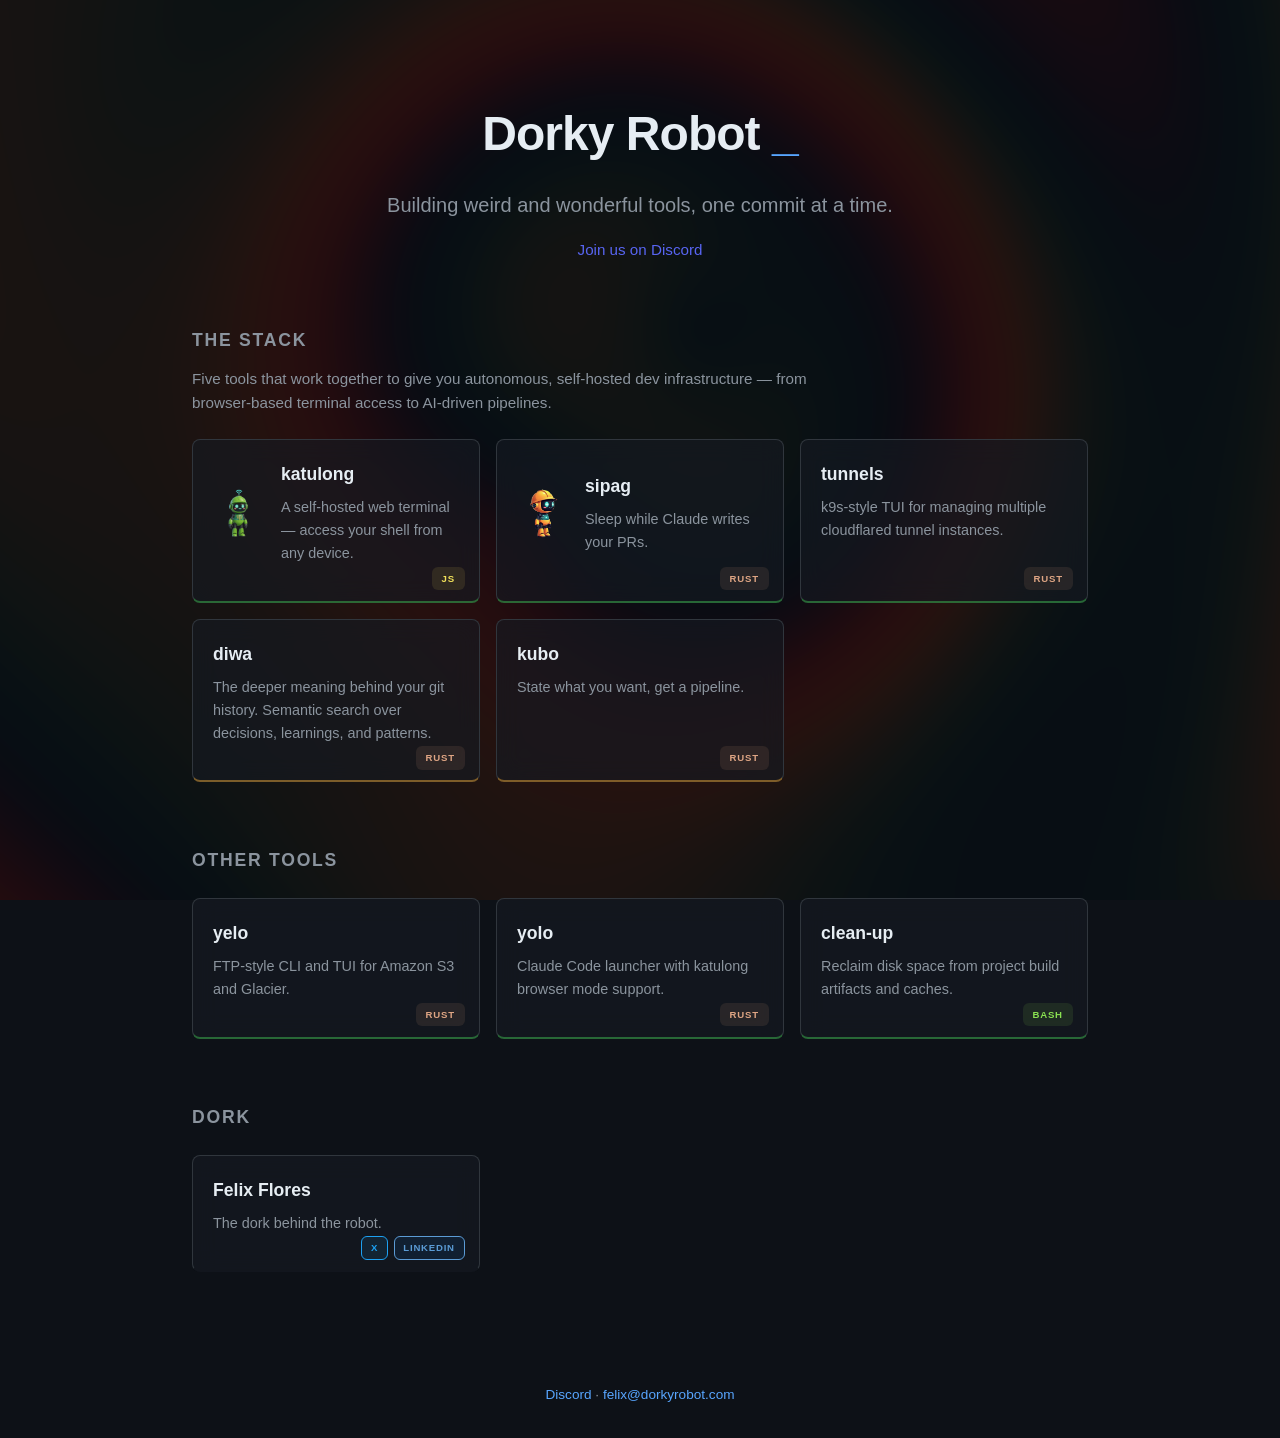
==== index.html @ 654a66a2 "Streamline project listing into core stack and fix Discord invite Reorganize projects into two focus" ====
<!DOCTYPE html>
<html lang="en">
<head>
  <meta charset="UTF-8">
  <meta name="viewport" content="width=device-width, initial-scale=1.0">
  <title>Dorky Robot</title>
  <link rel="stylesheet" href="style.css">
</head>
<body>
  <canvas id="shader-bg" class="shader-bg" aria-hidden="true"></canvas>
  <header class="hero">
    <div class="hero-inner">
      <h1>Dorky Robot <span class="blink">_</span></h1>
      <p class="tagline">Building weird and wonderful tools, one commit at a time.</p>
      <p class="discord-link"><a href="https://dorkyrobot.com/discord">Join us on Discord</a></p>
    </div>
  </header>

  <main>
    <section class="projects">
      <h2>The Stack</h2>
      <p class="section-description">Five tools that work together to give you autonomous, self-hosted dev infrastructure — from browser-based terminal access to AI-driven pipelines.</p>
      <div class="grid">

        <a href="https://dorkyrobot.com/katulong/" class="card card-with-logo">
          <img src="katulong.webp" alt="katulong logo" class="card-logo">
          <div class="card-body">
            <div class="card-header">
              <h3>katulong <span class="maturity served" data-tooltip="Works and ready to use today">Served</span></h3>
              <span class="lang js">JS</span>
            </div>
            <p>A self-hosted web terminal — access your shell from any device.</p>
          </div>
        </a>

        <a href="https://dorkyrobot.com/sipag/" class="card card-with-logo">
          <img src="sipag.webp" alt="sipag robot" class="card-logo">
          <div class="card-body">
            <div class="card-header">
              <h3>sipag <span class="maturity served" data-tooltip="Works and ready to use today">Served</span></h3>
              <span class="lang rust">Rust</span>
            </div>
            <p>Sleep while Claude writes your PRs.</p>
          </div>
        </a>

        <a href="https://github.com/Dorky-Robot/tunnels" class="card">
          <div class="card-header">
            <h3>tunnels <span class="maturity served" data-tooltip="Works and ready to use today">Served</span></h3>
            <span class="lang rust">Rust</span>
          </div>
          <p>k9s-style TUI for managing multiple cloudflared tunnel instances.</p>
        </a>

        <a href="https://github.com/Dorky-Robot/diwa" class="card">
          <div class="card-header">
            <h3>diwa <span class="maturity cooking" data-tooltip="Actively being built — things change often">Cooking</span></h3>
            <span class="lang rust">Rust</span>
          </div>
          <p>The deeper meaning behind your git history. Semantic search over decisions, learnings, and patterns.</p>
        </a>

        <a href="https://github.com/Dorky-Robot/kubo" class="card">
          <div class="card-header">
            <h3>kubo <span class="maturity cooking" data-tooltip="Actively being built — things change often">Cooking</span></h3>
            <span class="lang rust">Rust</span>
          </div>
          <p>State what you want, get a pipeline.</p>
        </a>

      </div>
    </section>

    <section class="projects">
      <h2>Other Tools</h2>
      <div class="grid">

        <a href="https://github.com/Dorky-Robot/yelo" class="card">
          <div class="card-header">
            <h3>yelo <span class="maturity served" data-tooltip="Works and ready to use today">Served</span></h3>
            <span class="lang rust">Rust</span>
          </div>
          <p>FTP-style CLI and TUI for Amazon S3 and Glacier.</p>
        </a>

        <a href="https://github.com/Dorky-Robot/yolo" class="card">
          <div class="card-header">
            <h3>yolo <span class="maturity served" data-tooltip="Works and ready to use today">Served</span></h3>
            <span class="lang rust">Rust</span>
          </div>
          <p>Claude Code launcher with katulong browser mode support.</p>
        </a>

        <a href="https://dorkyrobot.com/clean-up/" class="card">
          <div class="card-header">
            <h3>clean-up <span class="maturity served" data-tooltip="Works and ready to use today">Served</span></h3>
            <span class="lang bash">Bash</span>
          </div>
          <p>Reclaim disk space from project build artifacts and caches.</p>
        </a>

      </div>
    </section>

    <section class="projects dorks">
      <h2>Dork</h2>
      <div class="grid">

        <div class="card">
          <div class="card-header">
            <h3><a href="https://felixflor.es/" class="card-title-link">Felix Flores</a></h3>
            <span class="badge-group">
              <a href="https://x.com/felixflores" class="lang social twitter">X</a>
              <a href="https://www.linkedin.com/in/felixflores/" class="lang social linkedin">LinkedIn</a>
            </span>
          </div>
          <p>The dork behind the robot.</p>
        </div>

      </div>
    </section>
  </main>

  <footer>
    <p><a href="https://dorkyrobot.com/discord">Discord</a> · <a href="mailto:felix@dorkyrobot.com">felix@dorkyrobot.com</a></p>
  </footer>

  <script>
  (function() {
    var canvas = document.getElementById('shader-bg');
    var isHDR = false;
    var gl = canvas.getContext('webgl2');
    if (gl && gl.drawingBufferColorSpace) {
      try {
        gl.drawingBufferColorSpace = 'display-p3';
        isHDR = gl.drawingBufferColorSpace === 'display-p3';
      } catch(e) { isHDR = false; }
    }
    if (!gl) gl = canvas.getContext('webgl') || canvas.getContext('experimental-webgl');
    if (!gl) return;

    function resize() {
      canvas.width = window.innerWidth;
      canvas.height = window.innerHeight;
      gl.viewport(0, 0, canvas.width, canvas.height);
    }
    resize();
    window.addEventListener('resize', resize);

    var isGL2 = gl instanceof WebGL2RenderingContext;
    var prefix = isGL2 ? '#version 300 es\n' : '';
    var outDecl = isGL2 ? 'out vec4 fragColor;\n' : '';
    var fragOut = isGL2 ? 'fragColor' : 'gl_FragColor';
    var attrKey = isGL2 ? 'in' : 'attribute';

    var vsSource = prefix + attrKey + ' vec2 a_pos;void main(){gl_Position=vec4(a_pos,0.0,1.0);}';
    var fsSource = prefix + [
      'precision mediump float;',
      outDecl + 'uniform float u_time;',
      'uniform vec2 u_resolution;',
      'uniform float u_hdr;',
      'void main(){',
      '  vec2 uv=(gl_FragCoord.xy/u_resolution.xy)*2.0-1.0;',
      '  uv.x*=u_resolution.x/u_resolution.y;',
      '  float t=u_time*0.3;',
      '  float v=0.0;',
      '  v+=sin(uv.x*2.5+t);',
      '  v+=sin((uv.y*2.5+t)*0.7);',
      '  v+=sin((uv.x*1.8+uv.y*2.5+t)*0.5);',
      '  v+=sin(length(uv*3.5-vec2(sin(t*0.3),cos(t*0.2)))*1.3);',
      '  v+=sin(length(uv*2.8+vec2(cos(t*0.4),sin(t*0.3)))*1.1);',
      '  v*=0.4;',
      '  float phase=v*3.14159;',
      '  vec3 base=vec3(0.06,0.03,0.02);',
      '  float boost=1.0+u_hdr*0.4;',
      '  vec3 iri=vec3(',
      '    sin(phase)*0.12*boost+0.08*boost,',
      '    sin(phase+1.5)*0.05+0.02,',
      '    sin(phase+3.0)*0.03+0.01',
      '  );',
      '  vec3 col=base+iri;',
      '  ' + fragOut + '=vec4(col,1.0);',
      '}'
    ].join('\n');

    function compile(type, source) {
      var s = gl.createShader(type);
      gl.shaderSource(s, source);
      gl.compileShader(s);
      if (!gl.getShaderParameter(s, gl.COMPILE_STATUS)) { gl.deleteShader(s); return null; }
      return s;
    }

    var vs = compile(gl.VERTEX_SHADER, vsSource);
    var fs = compile(gl.FRAGMENT_SHADER, fsSource);
    if (!vs || !fs) return;

    var prog = gl.createProgram();
    gl.attachShader(prog, vs);
    gl.attachShader(prog, fs);
    gl.linkProgram(prog);
    if (!gl.getProgramParameter(prog, gl.LINK_STATUS)) return;
    gl.useProgram(prog);

    var buf = gl.createBuffer();
    gl.bindBuffer(gl.ARRAY_BUFFER, buf);
    gl.bufferData(gl.ARRAY_BUFFER, new Float32Array([-1,-1,1,-1,-1,1,1,1]), gl.STATIC_DRAW);

    var aPos = gl.getAttribLocation(prog, 'a_pos');
    gl.enableVertexAttribArray(aPos);
    gl.vertexAttribPointer(aPos, 2, gl.FLOAT, false, 0, 0);

    var uTime = gl.getUniformLocation(prog, 'u_time');
    var uRes = gl.getUniformLocation(prog, 'u_resolution');
    var uHdr = gl.getUniformLocation(prog, 'u_hdr');

    var rafId;
    var mql = window.matchMedia('(prefers-reduced-motion: reduce)');
    var prefersReduced = mql.matches;

    function frame(ts) {
      gl.uniform1f(uTime, prefersReduced ? 0.0 : ts * 0.001);
      gl.uniform2f(uRes, canvas.width, canvas.height);
      gl.uniform1f(uHdr, isHDR ? 1.0 : 0.0);
      gl.drawArrays(gl.TRIANGLE_STRIP, 0, 4);
      if (!prefersReduced) rafId = requestAnimationFrame(frame);
    }
    rafId = requestAnimationFrame(frame);

    mql.addEventListener('change', function(e) {
      prefersReduced = e.matches;
      if (prefersReduced) {
        cancelAnimationFrame(rafId);
      } else {
        rafId = requestAnimationFrame(frame);
      }
    });

    document.addEventListener('visibilitychange', function() {
      if (document.hidden) {
        cancelAnimationFrame(rafId);
      } else if (!prefersReduced) {
        rafId = requestAnimationFrame(frame);
      }
    });
  })();
  </script>
</body>
</html>
---- style.css ----
*,
*::before,
*::after {
  margin: 0;
  padding: 0;
  box-sizing: border-box;
}

:root {
  --bg: #0d1117;
  --surface: #161b22;
  --border: #30363d;
  --text: #e6edf3;
  --text-muted: #8b949e;
  --accent: #58a6ff;
  --accent-hover: #79b8ff;
  --rust: #dea584;
  --js: #f1e05a;
  --ts: #3178c6;
  --elixir: #6e4a7e;
  --bash: #89e051;
  --go: #00add8;
  --surface-rgb: 22, 27, 34;
}

/* Shader backdrop */
.shader-bg {
  position: fixed;
  top: 0;
  left: 0;
  width: 100%;
  height: 100%;
  z-index: -1;
  opacity: 0.35;
}

html {
  font-size: 16px;
}

body {
  font-family: -apple-system, BlinkMacSystemFont, "Segoe UI", Helvetica, Arial, sans-serif;
  background: var(--bg);
  color: var(--text);
  line-height: 1.6;
  min-height: 100vh;
  display: flex;
  flex-direction: column;
}

/* Hero */
.hero {
  padding: 6rem 2rem 4rem;
  text-align: center;
}

.hero-inner {
  max-width: 600px;
  margin: 0 auto;
}

.hero h1 {
  font-size: 3rem;
  font-weight: 700;
  letter-spacing: -0.02em;
}

.blink {
  animation: blink 1s step-end infinite;
  color: var(--accent);
}

@keyframes blink {
  50% { opacity: 0; }
}

.tagline {
  margin-top: 1rem;
  font-size: 1.25rem;
  color: var(--text-muted);
}

.discord-link {
  margin-top: 1rem;
}

.discord-link a {
  color: #5865f2;
  text-decoration: none;
  font-size: 0.95rem;
  font-weight: 500;
  transition: color 0.15s;
}

.discord-link a:hover {
  color: #7289da;
  text-decoration: underline;
}



/* Projects */
.projects {
  max-width: 960px;
  margin: 0 auto;
  padding: 0 2rem 4rem;
}

.projects h2 {
  font-size: 1.1rem;
  text-transform: uppercase;
  letter-spacing: 0.1em;
  color: var(--text-muted);
  margin-bottom: 1.5rem;
}

.section-description {
  color: var(--text-muted);
  font-size: 0.95rem;
  margin-top: -0.75rem;
  margin-bottom: 1.5rem;
  max-width: 640px;
}

.grid {
  display: grid;
  grid-template-columns: repeat(auto-fill, minmax(280px, 1fr));
  gap: 1rem;
}

/* Cards */
.card {
  display: block;
  position: relative;
  background: rgba(var(--surface-rgb), 0.65);
  backdrop-filter: blur(12px);
  -webkit-backdrop-filter: blur(12px); /* Safari < 18 */
  border: 1px solid var(--border);
  border-radius: 8px;
  padding: 1.25rem;
  padding-bottom: 2.2rem;
  text-decoration: none;
  color: var(--text);
  transition: background 0.15s, border-color 0.15s;
}

.card:hover {
  background: rgba(var(--surface-rgb), 0.85);
  border-color: var(--border);
}

/* Card with logo variant */
.card-with-logo {
  display: flex;
  flex-direction: row;
  align-items: center;
  gap: 1rem;
}

.card-logo {
  width: 52px;
  height: 52px;
  border-radius: 6px;
  object-fit: contain;
  flex-shrink: 0;
}

.card-with-logo .card-body {
  flex: 1;
  min-width: 0;
}

.card-header {
  display: flex;
  align-items: baseline;
  gap: 0.4rem;
  margin-bottom: 0.5rem;
}

.card h3 {
  font-size: 1.1rem;
  font-weight: 600;
}

.card p {
  color: var(--text-muted);
  font-size: 0.9rem;
}

/* Language badges */
.lang {
  font-size: 0.6rem;
  font-weight: 700;
  padding: 0.2rem 0.55rem;
  border-radius: 6px;
  text-transform: uppercase;
  letter-spacing: 0.08em;
  border: 1px solid transparent;
  transition: box-shadow 0.2s, border-color 0.2s;
}

.card:hover .lang {
  border-color: currentColor;
}

.badge-group {
  display: flex;
  gap: 0.35rem;
}

/* Position lang badges at bottom-right of card */
.card-header > .lang,
.card-header > .badge-group {
  position: absolute;
  bottom: 0.65rem;
  right: 0.9rem;
}

.lang.rust {
  background: rgba(222, 165, 132, 0.1);
  color: var(--rust);
  box-shadow: 0 0 0 0 rgba(222, 165, 132, 0);
}
.card:hover .lang.rust {
  box-shadow: 0 0 8px rgba(222, 165, 132, 0.25);
}

.lang.js {
  background: rgba(241, 224, 90, 0.1);
  color: var(--js);
}
.card:hover .lang.js {
  box-shadow: 0 0 8px rgba(241, 224, 90, 0.2);
}

.lang.ts {
  background: rgba(49, 120, 198, 0.12);
  color: var(--ts);
}
.card:hover .lang.ts {
  box-shadow: 0 0 8px rgba(49, 120, 198, 0.3);
}

.lang.elixir {
  background: rgba(110, 74, 126, 0.12);
  color: var(--elixir);
}
.card:hover .lang.elixir {
  box-shadow: 0 0 8px rgba(110, 74, 126, 0.3);
}

.lang.bash {
  background: rgba(137, 224, 81, 0.1);
  color: var(--bash);
}
.card:hover .lang.bash {
  box-shadow: 0 0 8px rgba(137, 224, 81, 0.2);
}

.lang.go {
  background: rgba(0, 173, 216, 0.1);
  color: var(--go);
}
.card:hover .lang.go {
  box-shadow: 0 0 8px rgba(0, 173, 216, 0.25);
}

/* Dorks section */
.dorks {
  padding-bottom: 5rem;
}

/* Card title link */
.card-title-link {
  color: inherit;
  text-decoration: none;
}

.card-title-link:hover {
  color: var(--accent);
}

/* Social badges */
.lang.social {
  text-decoration: none;
}

.lang.twitter {
  background: rgba(29, 161, 242, 0.1);
  color: #1da1f2;
  border-color: currentColor;
}
.card:hover .lang.twitter {
  box-shadow: 0 0 8px rgba(29, 161, 242, 0.25);
}

.lang.linkedin {
  background: rgba(10, 102, 194, 0.12);
  color: #5b9bd5;
  border-color: currentColor;
}
.card:hover .lang.linkedin {
  box-shadow: 0 0 8px rgba(10, 102, 194, 0.3);
}

/* Maturity — hidden text, expressed as card bottom border */
.maturity {
  display: none;
}

.card {
  border-bottom: 2px solid transparent;
}

.card:has(.served) {
  border-bottom-color: rgba(63, 185, 80, 0.5);
}

.card:has(.cooking) {
  border-bottom-color: rgba(227, 163, 56, 0.5);
}

.card:has(.raw) {
  border-bottom-color: rgba(139, 148, 158, 0.2);
}

.card:hover:has(.served) {
  border-bottom-color: #3fb950;
}

.card:hover:has(.cooking) {
  border-bottom-color: #e3a338;
}

.card:hover:has(.raw) {
  border-bottom-color: rgba(139, 148, 158, 0.4);
}

/* Footer */
footer {
  margin-top: auto;
  padding: 2rem;
  text-align: center;
  color: var(--text-muted);
  font-size: 0.85rem;
}

footer a {
  color: var(--accent);
  text-decoration: none;
}

footer a:hover {
  text-decoration: underline;
}

/* Responsive */
@media (max-width: 480px) {
  .hero {
    padding: 4rem 1.5rem 3rem;
  }

  .hero h1 {
    font-size: 2rem;
  }

  .tagline {
    font-size: 1rem;
  }

  .projects {
    padding: 0 1rem 3rem;
  }

  .grid {
    grid-template-columns: 1fr;
  }
}

/* CSS tooltip on maturity labels */
.maturity {
  position: relative;
  cursor: default;
}

.maturity::after {
  content: attr(data-tooltip);
  position: absolute;
  bottom: calc(100% + 8px);
  left: 50%;
  transform: translateX(-50%) scale(0.95);
  padding: 0.3rem 0.6rem;
  font-size: 0.75rem;
  font-style: normal;
  font-weight: 500;
  white-space: nowrap;
  color: var(--text);
  background: var(--surface);
  border: 1px solid var(--border);
  border-radius: 6px;
  box-shadow: 0 4px 12px rgba(0, 0, 0, 0.4);
  opacity: 0;
  pointer-events: none;
  transition: opacity 0.15s, transform 0.15s;
  z-index: 10;
}

.maturity:hover::after {
  opacity: 1;
  transform: translateX(-50%) scale(1);
}
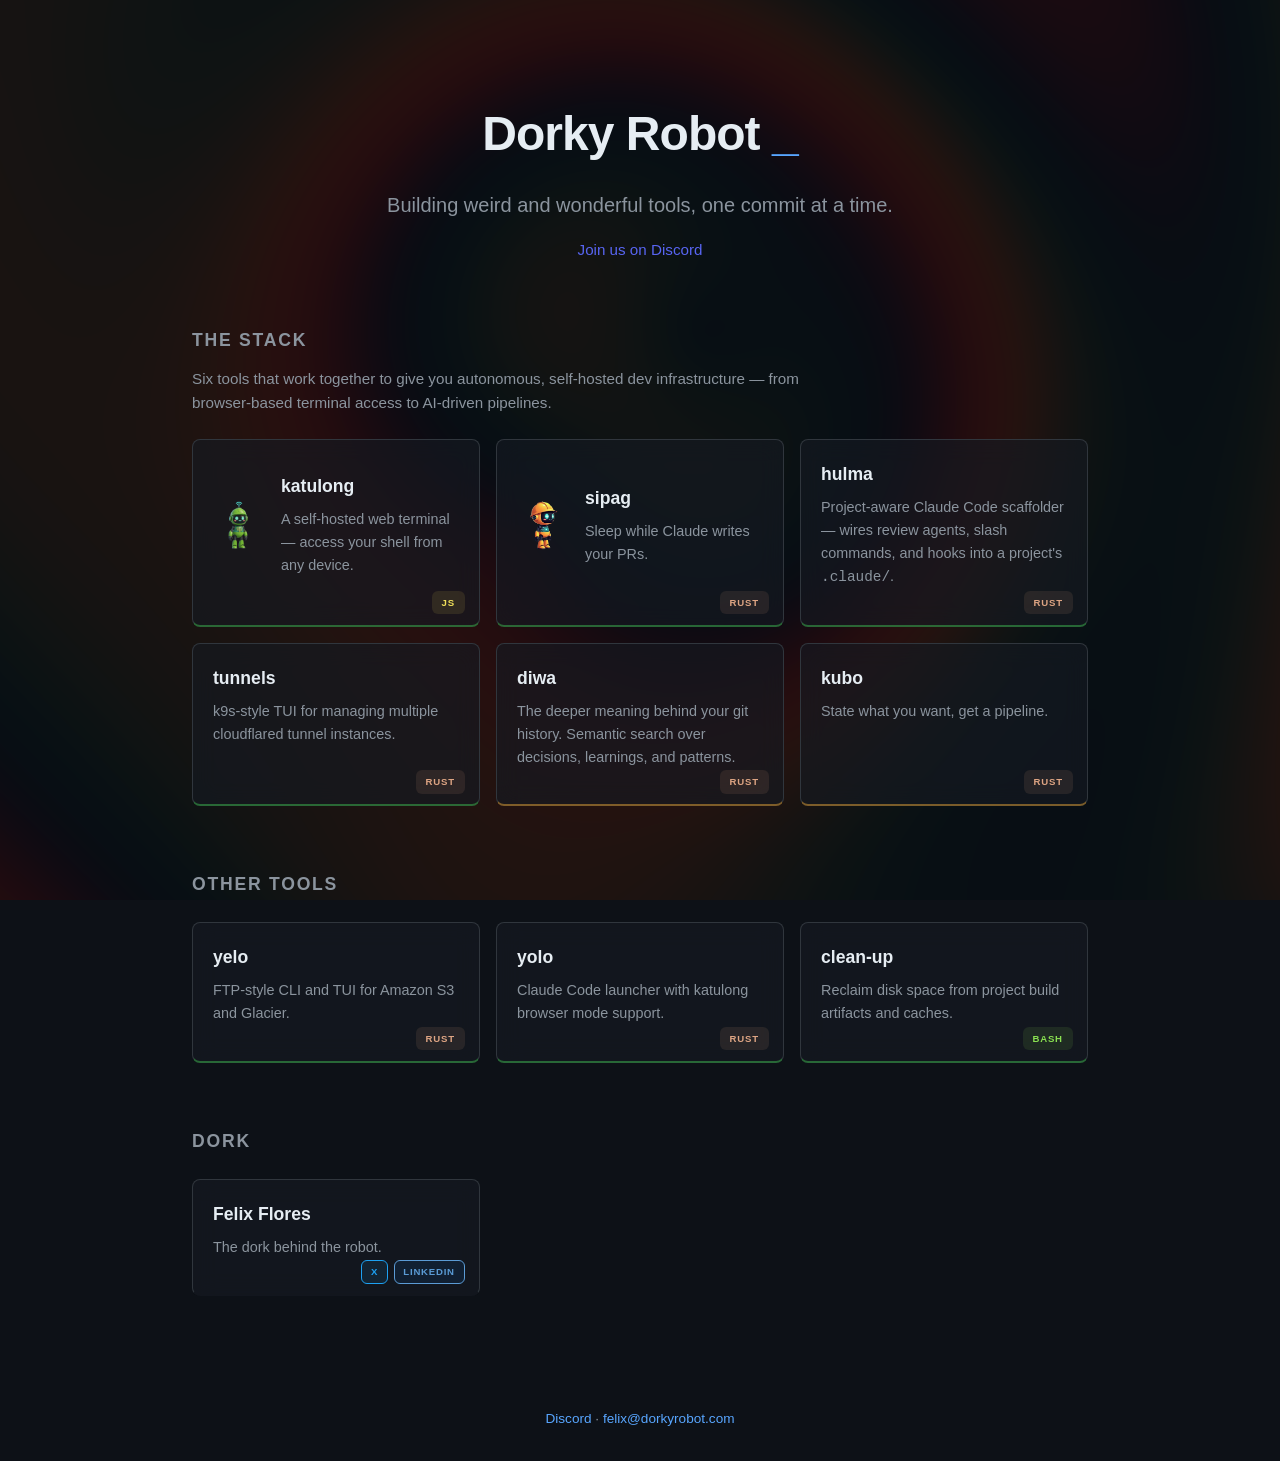
==== commit 6bf842fd: "docs: add hulma to The Stack on dorkyrobot.com Adds the hulma card to the landing-page stack section" ====
--- a/index.html
+++ b/index.html
@@ -19,7 +19,7 @@
   <main>
     <section class="projects">
       <h2>The Stack</h2>
-      <p class="section-description">Five tools that work together to give you autonomous, self-hosted dev infrastructure — from browser-based terminal access to AI-driven pipelines.</p>
+      <p class="section-description">Six tools that work together to give you autonomous, self-hosted dev infrastructure — from browser-based terminal access to AI-driven pipelines.</p>
       <div class="grid">
 
         <a href="https://dorkyrobot.com/katulong/" class="card card-with-logo">
@@ -42,6 +42,14 @@
             </div>
             <p>Sleep while Claude writes your PRs.</p>
           </div>
+        </a>
+
+        <a href="https://github.com/Dorky-Robot/hulma" class="card">
+          <div class="card-header">
+            <h3>hulma <span class="maturity served" data-tooltip="Works and ready to use today">Served</span></h3>
+            <span class="lang rust">Rust</span>
+          </div>
+          <p>Project-aware Claude Code scaffolder — wires review agents, slash commands, and hooks into a project's <code>.claude/</code>.</p>
         </a>
 
         <a href="https://github.com/Dorky-Robot/tunnels" class="card">
--- a/style.css
+++ b/style.css
@@ -16,10 +16,7 @@
   --accent-hover: #79b8ff;
   --rust: #dea584;
   --js: #f1e05a;
-  --ts: #3178c6;
-  --elixir: #6e4a7e;
   --bash: #89e051;
-  --go: #00add8;
   --surface-rgb: 22, 27, 34;
 }
 
@@ -233,36 +230,12 @@
   box-shadow: 0 0 8px rgba(241, 224, 90, 0.2);
 }
 
-.lang.ts {
-  background: rgba(49, 120, 198, 0.12);
-  color: var(--ts);
-}
-.card:hover .lang.ts {
-  box-shadow: 0 0 8px rgba(49, 120, 198, 0.3);
-}
-
-.lang.elixir {
-  background: rgba(110, 74, 126, 0.12);
-  color: var(--elixir);
-}
-.card:hover .lang.elixir {
-  box-shadow: 0 0 8px rgba(110, 74, 126, 0.3);
-}
-
 .lang.bash {
   background: rgba(137, 224, 81, 0.1);
   color: var(--bash);
 }
 .card:hover .lang.bash {
   box-shadow: 0 0 8px rgba(137, 224, 81, 0.2);
-}
-
-.lang.go {
-  background: rgba(0, 173, 216, 0.1);
-  color: var(--go);
-}
-.card:hover .lang.go {
-  box-shadow: 0 0 8px rgba(0, 173, 216, 0.25);
 }
 
 /* Dorks section */
@@ -320,20 +293,12 @@
   border-bottom-color: rgba(227, 163, 56, 0.5);
 }
 
-.card:has(.raw) {
-  border-bottom-color: rgba(139, 148, 158, 0.2);
-}
-
 .card:hover:has(.served) {
   border-bottom-color: #3fb950;
 }
 
 .card:hover:has(.cooking) {
   border-bottom-color: #e3a338;
-}
-
-.card:hover:has(.raw) {
-  border-bottom-color: rgba(139, 148, 158, 0.4);
 }
 
 /* Footer */
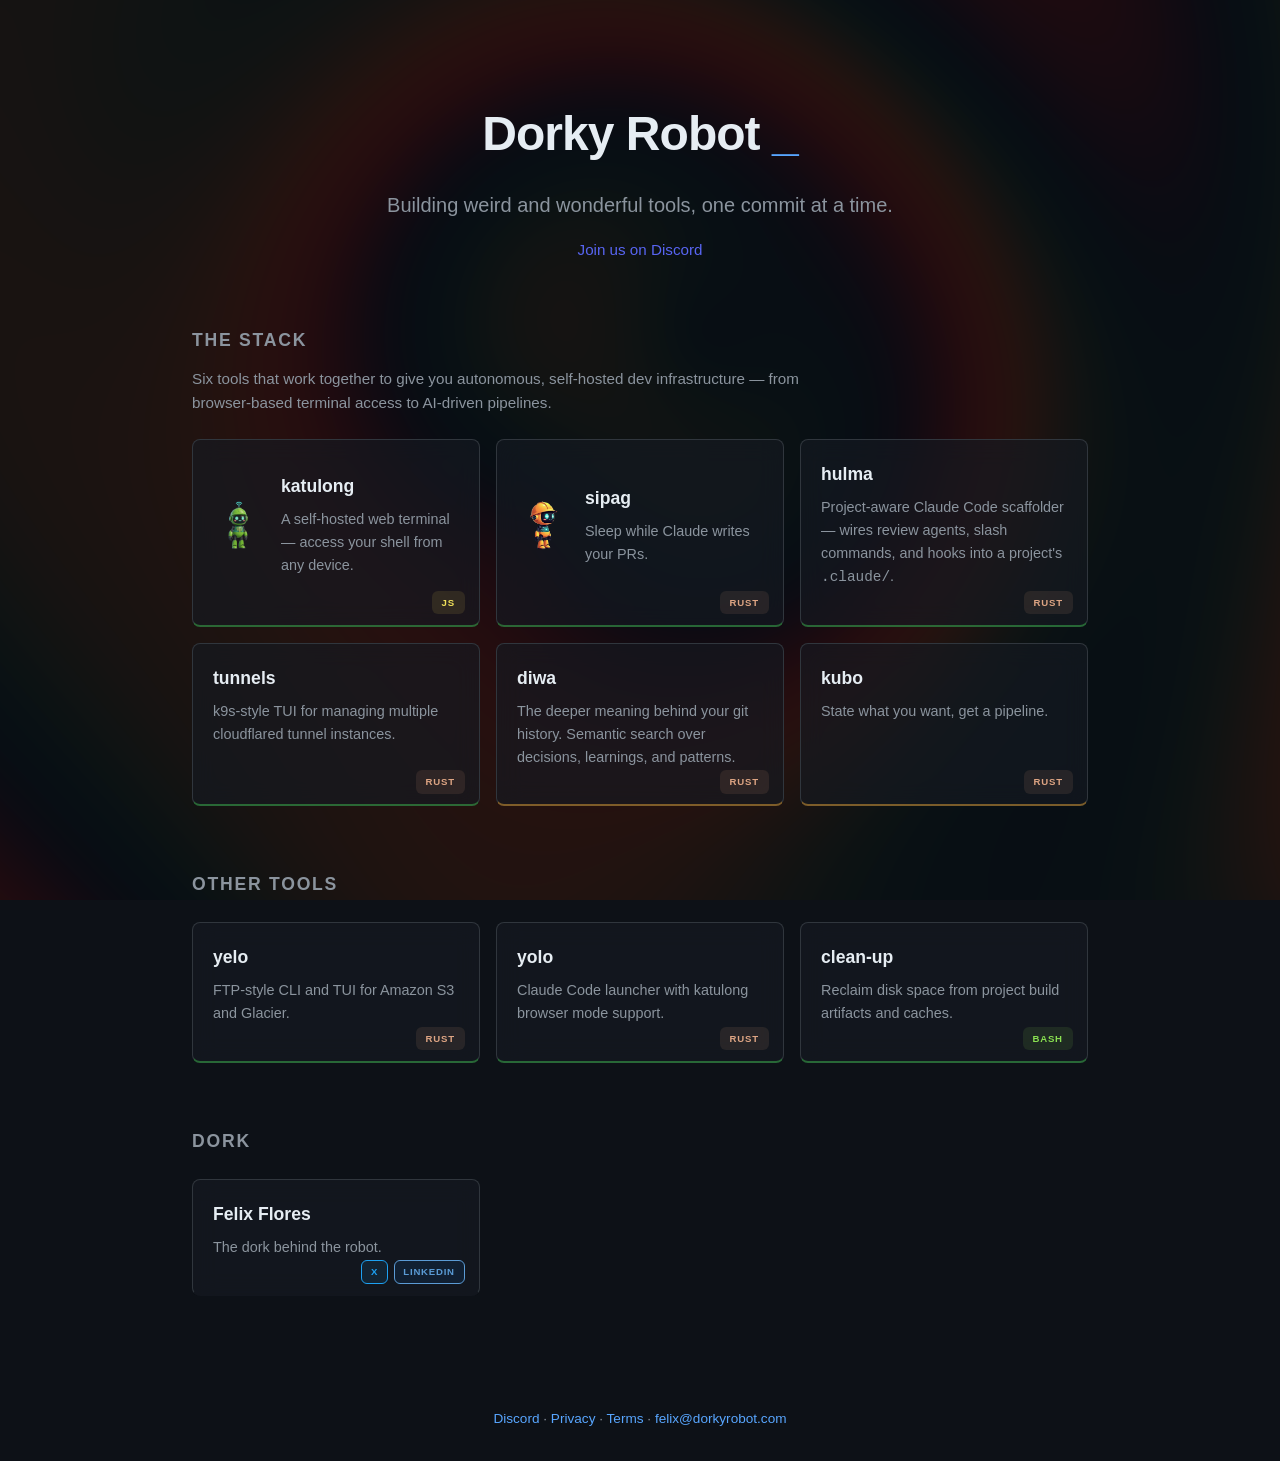
==== commit 54359b91: "Link Privacy and Terms in site footer" ====
--- a/index.html
+++ b/index.html
@@ -130,7 +130,7 @@
   </main>
 
   <footer>
-    <p><a href="https://dorkyrobot.com/discord">Discord</a> · <a href="mailto:felix@dorkyrobot.com">felix@dorkyrobot.com</a></p>
+    <p><a href="https://dorkyrobot.com/discord">Discord</a> · <a href="/privacy/">Privacy</a> · <a href="/terms/">Terms</a> · <a href="mailto:felix@dorkyrobot.com">felix@dorkyrobot.com</a></p>
   </footer>
 
   <script>
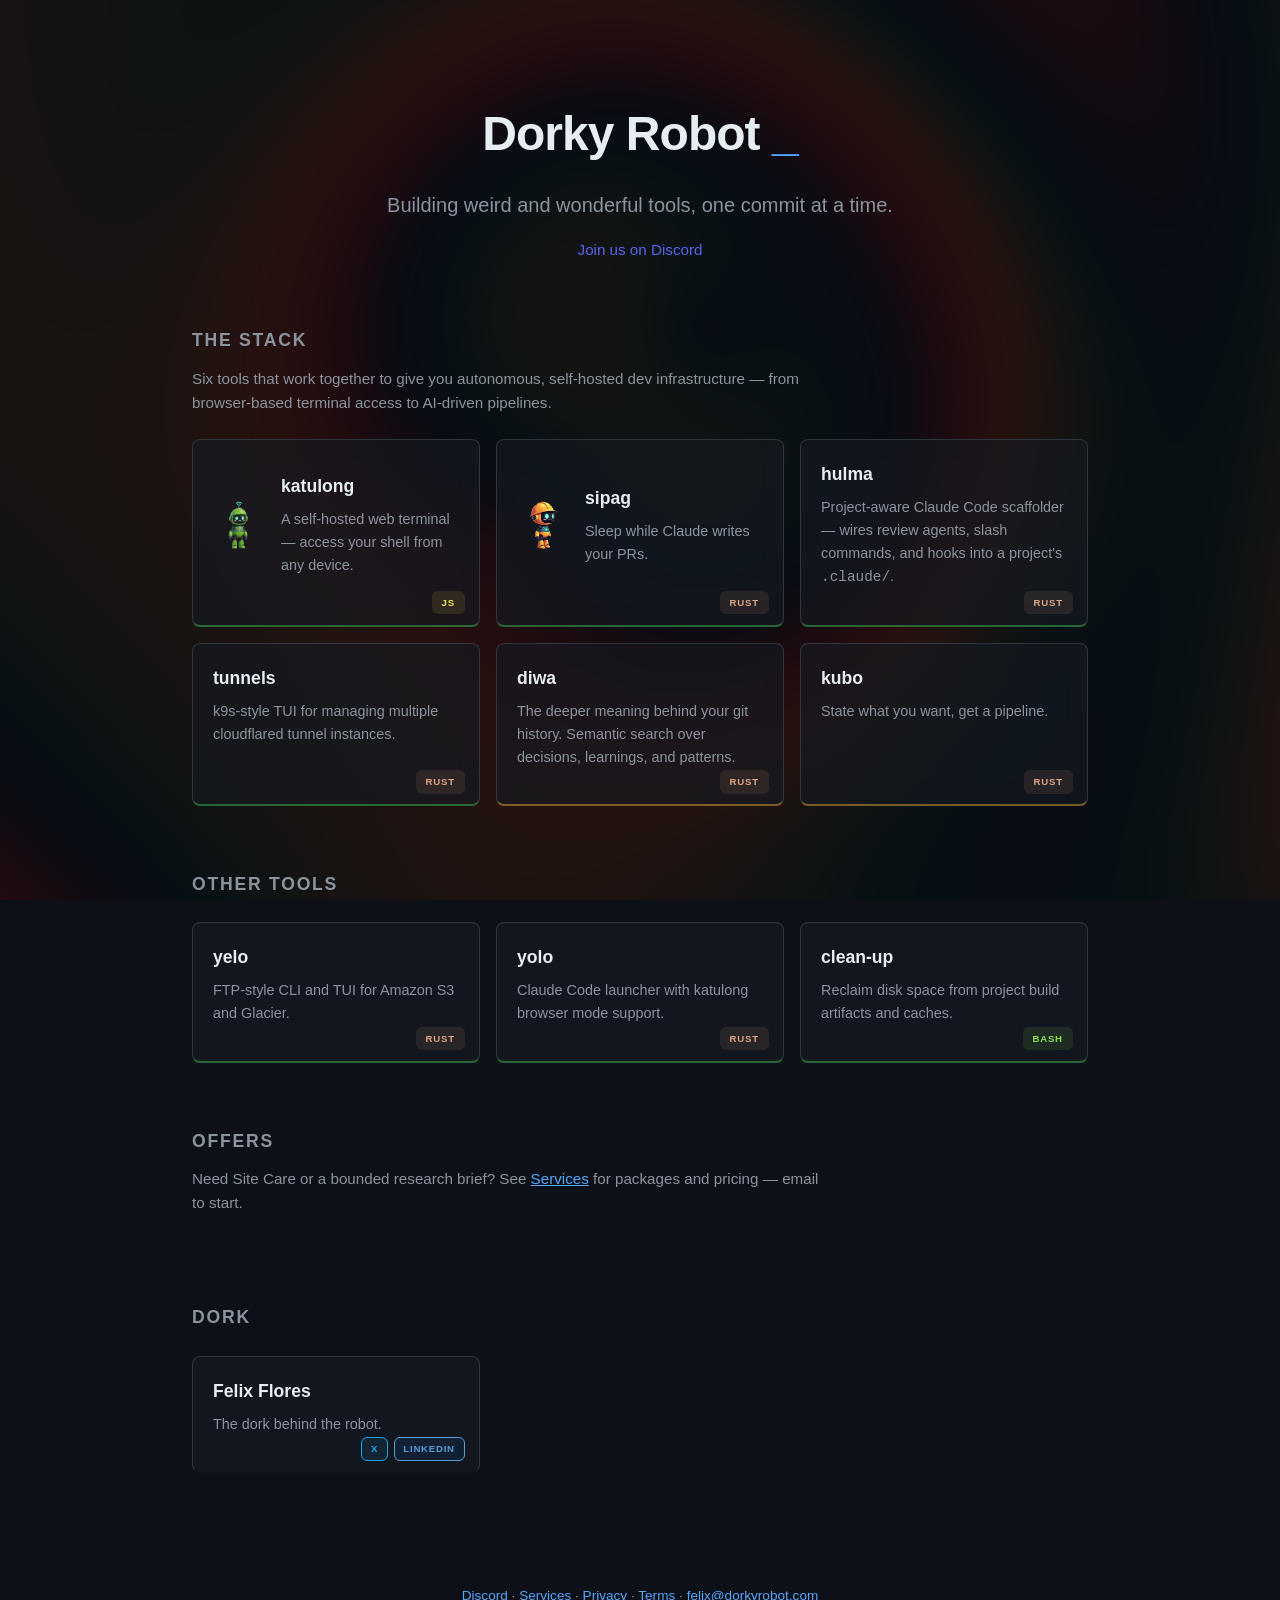
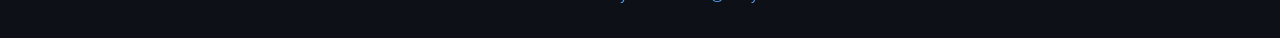
==== commit cab359a1: "Link Services in footer and add Offers teaser" ====
--- a/index.html
+++ b/index.html
@@ -110,6 +110,12 @@
       </div>
     </section>
 
+
+    <section class="projects">
+      <h2>Offers</h2>
+      <p class="section-description">Need Site Care or a bounded research brief? See <a href="/services/" style="color:var(--accent)">Services</a> for packages and pricing — email to start.</p>
+    </section>
+
     <section class="projects dorks">
       <h2>Dork</h2>
       <div class="grid">
@@ -130,7 +136,7 @@
   </main>
 
   <footer>
-    <p><a href="https://dorkyrobot.com/discord">Discord</a> · <a href="/privacy/">Privacy</a> · <a href="/terms/">Terms</a> · <a href="mailto:felix@dorkyrobot.com">felix@dorkyrobot.com</a></p>
+    <p><a href="https://dorkyrobot.com/discord">Discord</a> · <a href="/services/">Services</a> · <a href="/privacy/">Privacy</a> · <a href="/terms/">Terms</a> · <a href="mailto:felix@dorkyrobot.com">felix@dorkyrobot.com</a></p>
   </footer>
 
   <script>
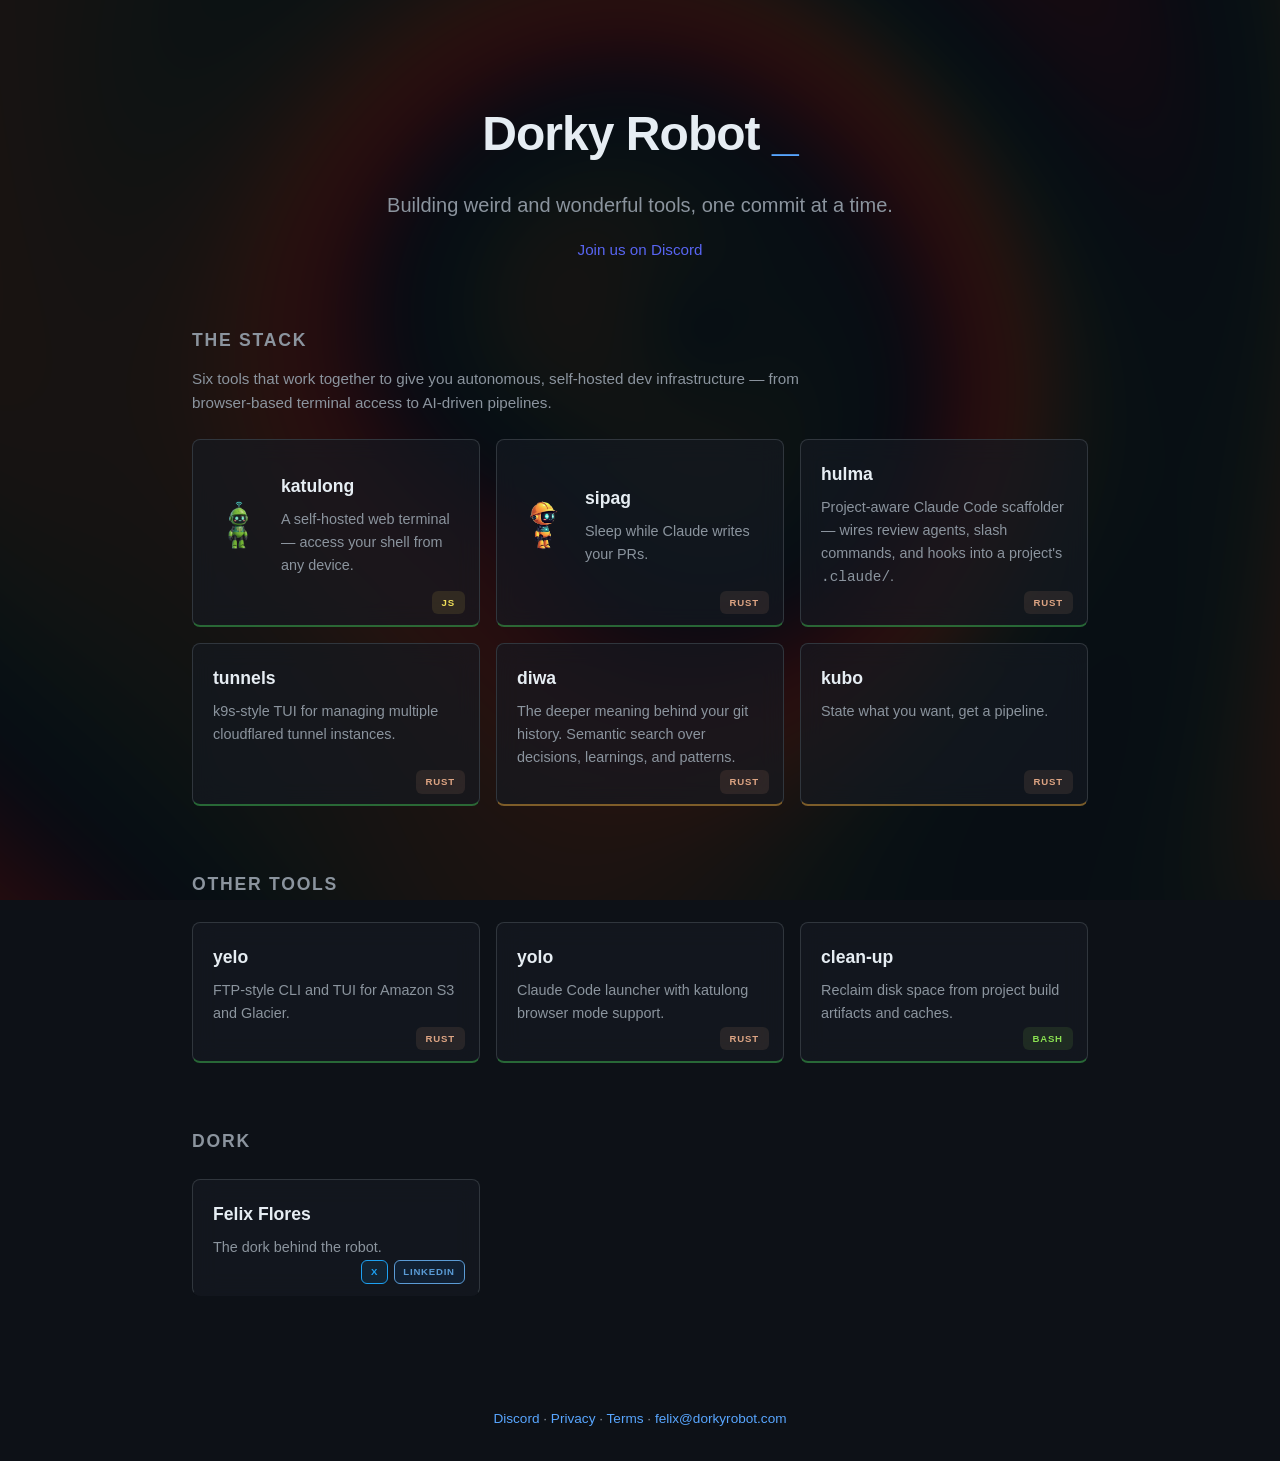
==== commit 1b64809d: "Remove Services/Offers from homepage" ====
--- a/index.html
+++ b/index.html
@@ -111,11 +111,6 @@
     </section>
 
 
-    <section class="projects">
-      <h2>Offers</h2>
-      <p class="section-description">Need Site Care or a bounded research brief? See <a href="/services/" style="color:var(--accent)">Services</a> for packages and pricing — email to start.</p>
-    </section>
-
     <section class="projects dorks">
       <h2>Dork</h2>
       <div class="grid">
@@ -136,7 +131,7 @@
   </main>
 
   <footer>
-    <p><a href="https://dorkyrobot.com/discord">Discord</a> · <a href="/services/">Services</a> · <a href="/privacy/">Privacy</a> · <a href="/terms/">Terms</a> · <a href="mailto:felix@dorkyrobot.com">felix@dorkyrobot.com</a></p>
+    <p><a href="https://dorkyrobot.com/discord">Discord</a> · <a href="/privacy/">Privacy</a> · <a href="/terms/">Terms</a> · <a href="mailto:felix@dorkyrobot.com">felix@dorkyrobot.com</a></p>
   </footer>
 
   <script>
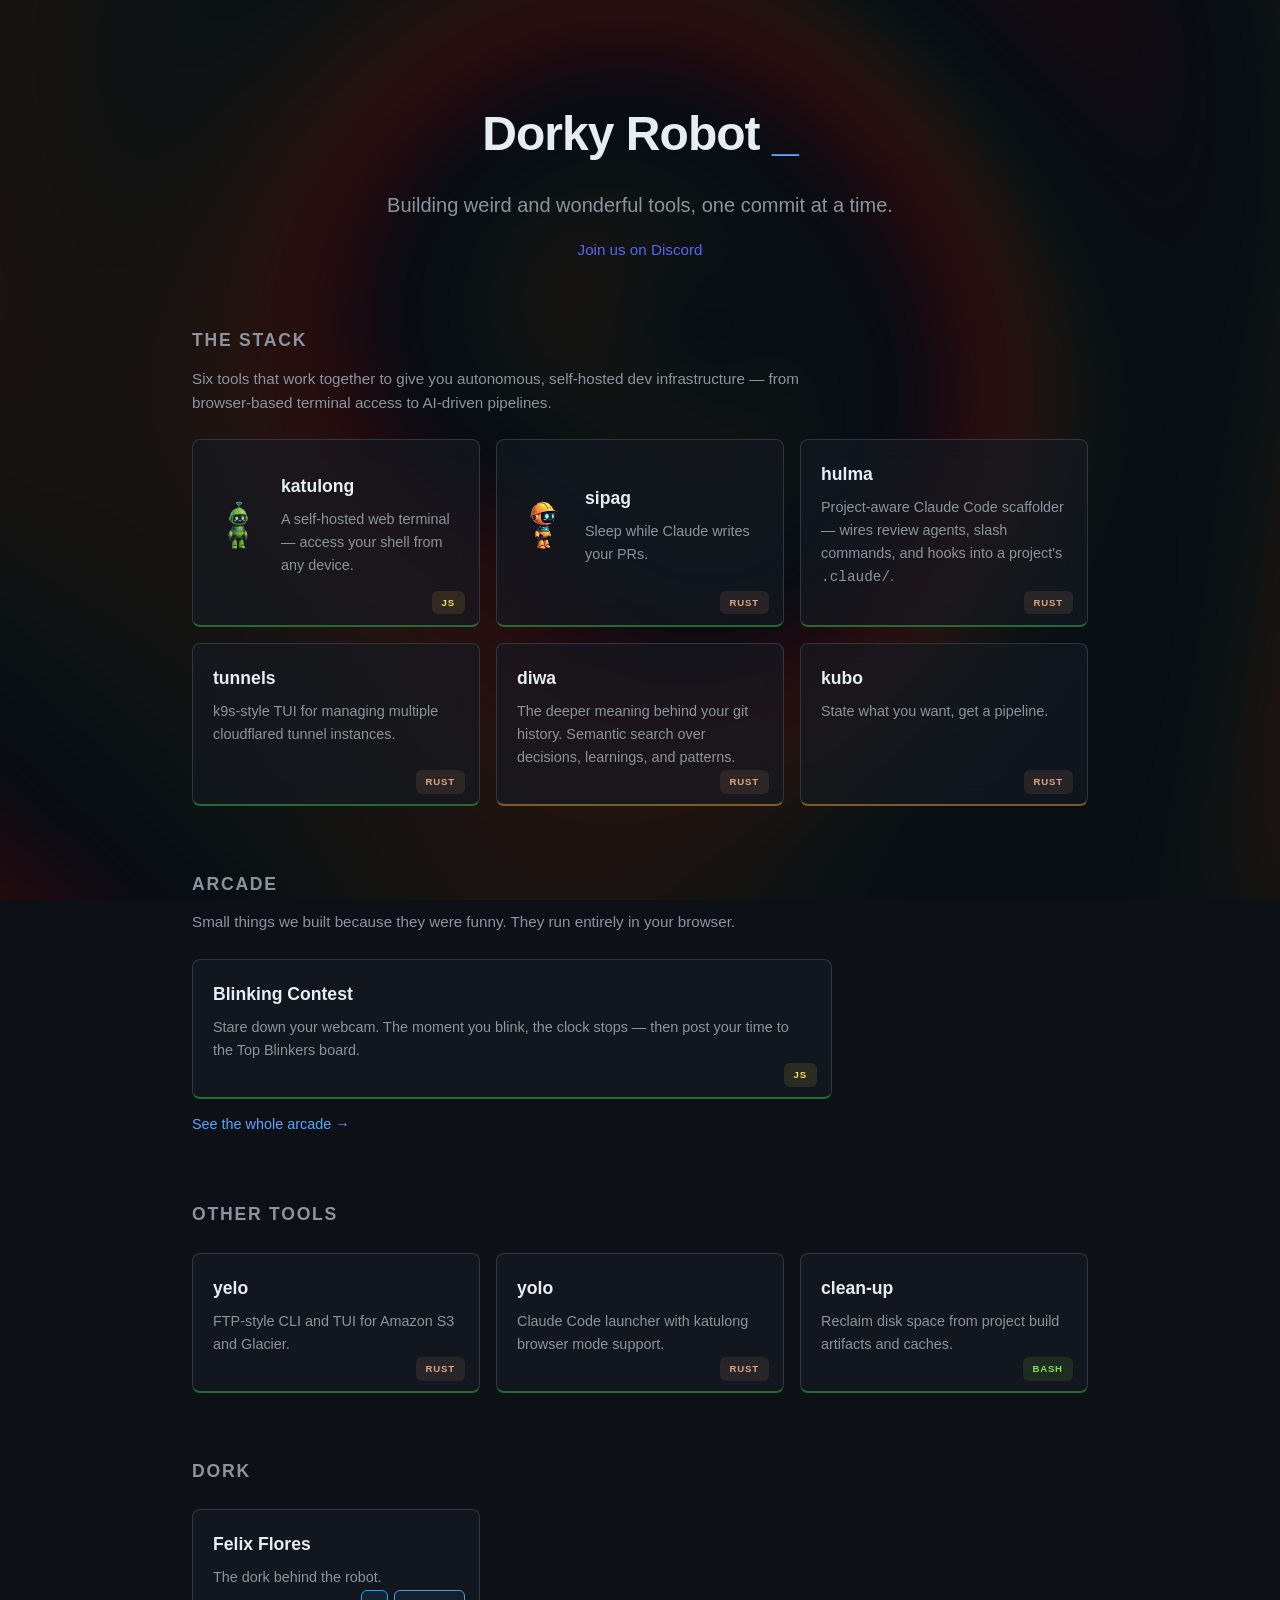
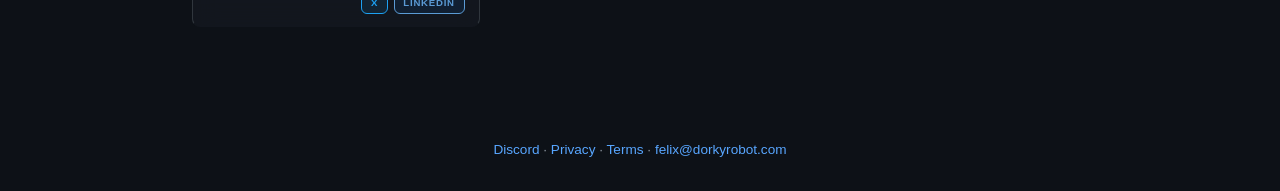
==== commit 60c4b02f: "Add the Arcade, led by the Blinking Contest An arcade surface at /play/ with the Blinking Contest at" ====
--- a/index.html
+++ b/index.html
@@ -79,6 +79,19 @@
       </div>
     </section>
 
+    <section class="projects arcade-teaser">
+      <h2>Arcade</h2>
+      <p class="section-description">Small things we built because they were funny. They run entirely in your browser.</p>
+      <a href="/play/blinkers/" class="card arcade-card">
+        <div class="card-header">
+          <h3>Blinking Contest <span class="maturity served" data-tooltip="Works and ready to use today">Served</span></h3>
+          <span class="lang js">JS</span>
+        </div>
+        <p>Stare down your webcam. The moment you blink, the clock stops — then post your time to the Top Blinkers board.</p>
+      </a>
+      <p class="section-footnote"><a href="/play/">See the whole arcade →</a></p>
+    </section>
+
     <section class="projects">
       <h2>Other Tools</h2>
       <div class="grid">
@@ -134,125 +147,6 @@
     <p><a href="https://dorkyrobot.com/discord">Discord</a> · <a href="/privacy/">Privacy</a> · <a href="/terms/">Terms</a> · <a href="mailto:felix@dorkyrobot.com">felix@dorkyrobot.com</a></p>
   </footer>
 
-  <script>
-  (function() {
-    var canvas = document.getElementById('shader-bg');
-    var isHDR = false;
-    var gl = canvas.getContext('webgl2');
-    if (gl && gl.drawingBufferColorSpace) {
-      try {
-        gl.drawingBufferColorSpace = 'display-p3';
-        isHDR = gl.drawingBufferColorSpace === 'display-p3';
-      } catch(e) { isHDR = false; }
-    }
-    if (!gl) gl = canvas.getContext('webgl') || canvas.getContext('experimental-webgl');
-    if (!gl) return;
-
-    function resize() {
-      canvas.width = window.innerWidth;
-      canvas.height = window.innerHeight;
-      gl.viewport(0, 0, canvas.width, canvas.height);
-    }
-    resize();
-    window.addEventListener('resize', resize);
-
-    var isGL2 = gl instanceof WebGL2RenderingContext;
-    var prefix = isGL2 ? '#version 300 es\n' : '';
-    var outDecl = isGL2 ? 'out vec4 fragColor;\n' : '';
-    var fragOut = isGL2 ? 'fragColor' : 'gl_FragColor';
-    var attrKey = isGL2 ? 'in' : 'attribute';
-
-    var vsSource = prefix + attrKey + ' vec2 a_pos;void main(){gl_Position=vec4(a_pos,0.0,1.0);}';
-    var fsSource = prefix + [
-      'precision mediump float;',
-      outDecl + 'uniform float u_time;',
-      'uniform vec2 u_resolution;',
-      'uniform float u_hdr;',
-      'void main(){',
-      '  vec2 uv=(gl_FragCoord.xy/u_resolution.xy)*2.0-1.0;',
-      '  uv.x*=u_resolution.x/u_resolution.y;',
-      '  float t=u_time*0.3;',
-      '  float v=0.0;',
-      '  v+=sin(uv.x*2.5+t);',
-      '  v+=sin((uv.y*2.5+t)*0.7);',
-      '  v+=sin((uv.x*1.8+uv.y*2.5+t)*0.5);',
-      '  v+=sin(length(uv*3.5-vec2(sin(t*0.3),cos(t*0.2)))*1.3);',
-      '  v+=sin(length(uv*2.8+vec2(cos(t*0.4),sin(t*0.3)))*1.1);',
-      '  v*=0.4;',
-      '  float phase=v*3.14159;',
-      '  vec3 base=vec3(0.06,0.03,0.02);',
-      '  float boost=1.0+u_hdr*0.4;',
-      '  vec3 iri=vec3(',
-      '    sin(phase)*0.12*boost+0.08*boost,',
-      '    sin(phase+1.5)*0.05+0.02,',
-      '    sin(phase+3.0)*0.03+0.01',
-      '  );',
-      '  vec3 col=base+iri;',
-      '  ' + fragOut + '=vec4(col,1.0);',
-      '}'
-    ].join('\n');
-
-    function compile(type, source) {
-      var s = gl.createShader(type);
-      gl.shaderSource(s, source);
-      gl.compileShader(s);
-      if (!gl.getShaderParameter(s, gl.COMPILE_STATUS)) { gl.deleteShader(s); return null; }
-      return s;
-    }
-
-    var vs = compile(gl.VERTEX_SHADER, vsSource);
-    var fs = compile(gl.FRAGMENT_SHADER, fsSource);
-    if (!vs || !fs) return;
-
-    var prog = gl.createProgram();
-    gl.attachShader(prog, vs);
-    gl.attachShader(prog, fs);
-    gl.linkProgram(prog);
-    if (!gl.getProgramParameter(prog, gl.LINK_STATUS)) return;
-    gl.useProgram(prog);
-
-    var buf = gl.createBuffer();
-    gl.bindBuffer(gl.ARRAY_BUFFER, buf);
-    gl.bufferData(gl.ARRAY_BUFFER, new Float32Array([-1,-1,1,-1,-1,1,1,1]), gl.STATIC_DRAW);
-
-    var aPos = gl.getAttribLocation(prog, 'a_pos');
-    gl.enableVertexAttribArray(aPos);
-    gl.vertexAttribPointer(aPos, 2, gl.FLOAT, false, 0, 0);
-
-    var uTime = gl.getUniformLocation(prog, 'u_time');
-    var uRes = gl.getUniformLocation(prog, 'u_resolution');
-    var uHdr = gl.getUniformLocation(prog, 'u_hdr');
-
-    var rafId;
-    var mql = window.matchMedia('(prefers-reduced-motion: reduce)');
-    var prefersReduced = mql.matches;
-
-    function frame(ts) {
-      gl.uniform1f(uTime, prefersReduced ? 0.0 : ts * 0.001);
-      gl.uniform2f(uRes, canvas.width, canvas.height);
-      gl.uniform1f(uHdr, isHDR ? 1.0 : 0.0);
-      gl.drawArrays(gl.TRIANGLE_STRIP, 0, 4);
-      if (!prefersReduced) rafId = requestAnimationFrame(frame);
-    }
-    rafId = requestAnimationFrame(frame);
-
-    mql.addEventListener('change', function(e) {
-      prefersReduced = e.matches;
-      if (prefersReduced) {
-        cancelAnimationFrame(rafId);
-      } else {
-        rafId = requestAnimationFrame(frame);
-      }
-    });
-
-    document.addEventListener('visibilitychange', function() {
-      if (document.hidden) {
-        cancelAnimationFrame(rafId);
-      } else if (!prefersReduced) {
-        rafId = requestAnimationFrame(frame);
-      }
-    });
-  })();
-  </script>
+  <script src="shader-bg.js"></script>
 </body>
 </html>
--- a/style.css
+++ b/style.css
@@ -374,3 +374,38 @@
   opacity: 1;
   transform: translateX(-50%) scale(1);
 }
+
+/* Arcade teaser — one wide card rather than a grid, so it reads as a pointer
+   to another surface instead of competing with The Stack above it. */
+.arcade-card {
+  display: block;
+  max-width: 640px;
+}
+
+.section-footnote {
+  margin-top: 0.9rem;
+  font-size: 0.9rem;
+}
+
+.section-footnote a {
+  color: var(--accent);
+  text-decoration: none;
+}
+
+.section-footnote a:hover {
+  text-decoration: underline;
+}
+
+/* Non-navigating cards: same surface, but nothing to click, so they must not
+   pick up the hover affordance a link card has. */
+.card-placeholder {
+  cursor: default;
+}
+
+.card-placeholder:hover {
+  background: rgba(var(--surface-rgb), 0.65);
+}
+
+.card-placeholder a {
+  color: var(--accent);
+}
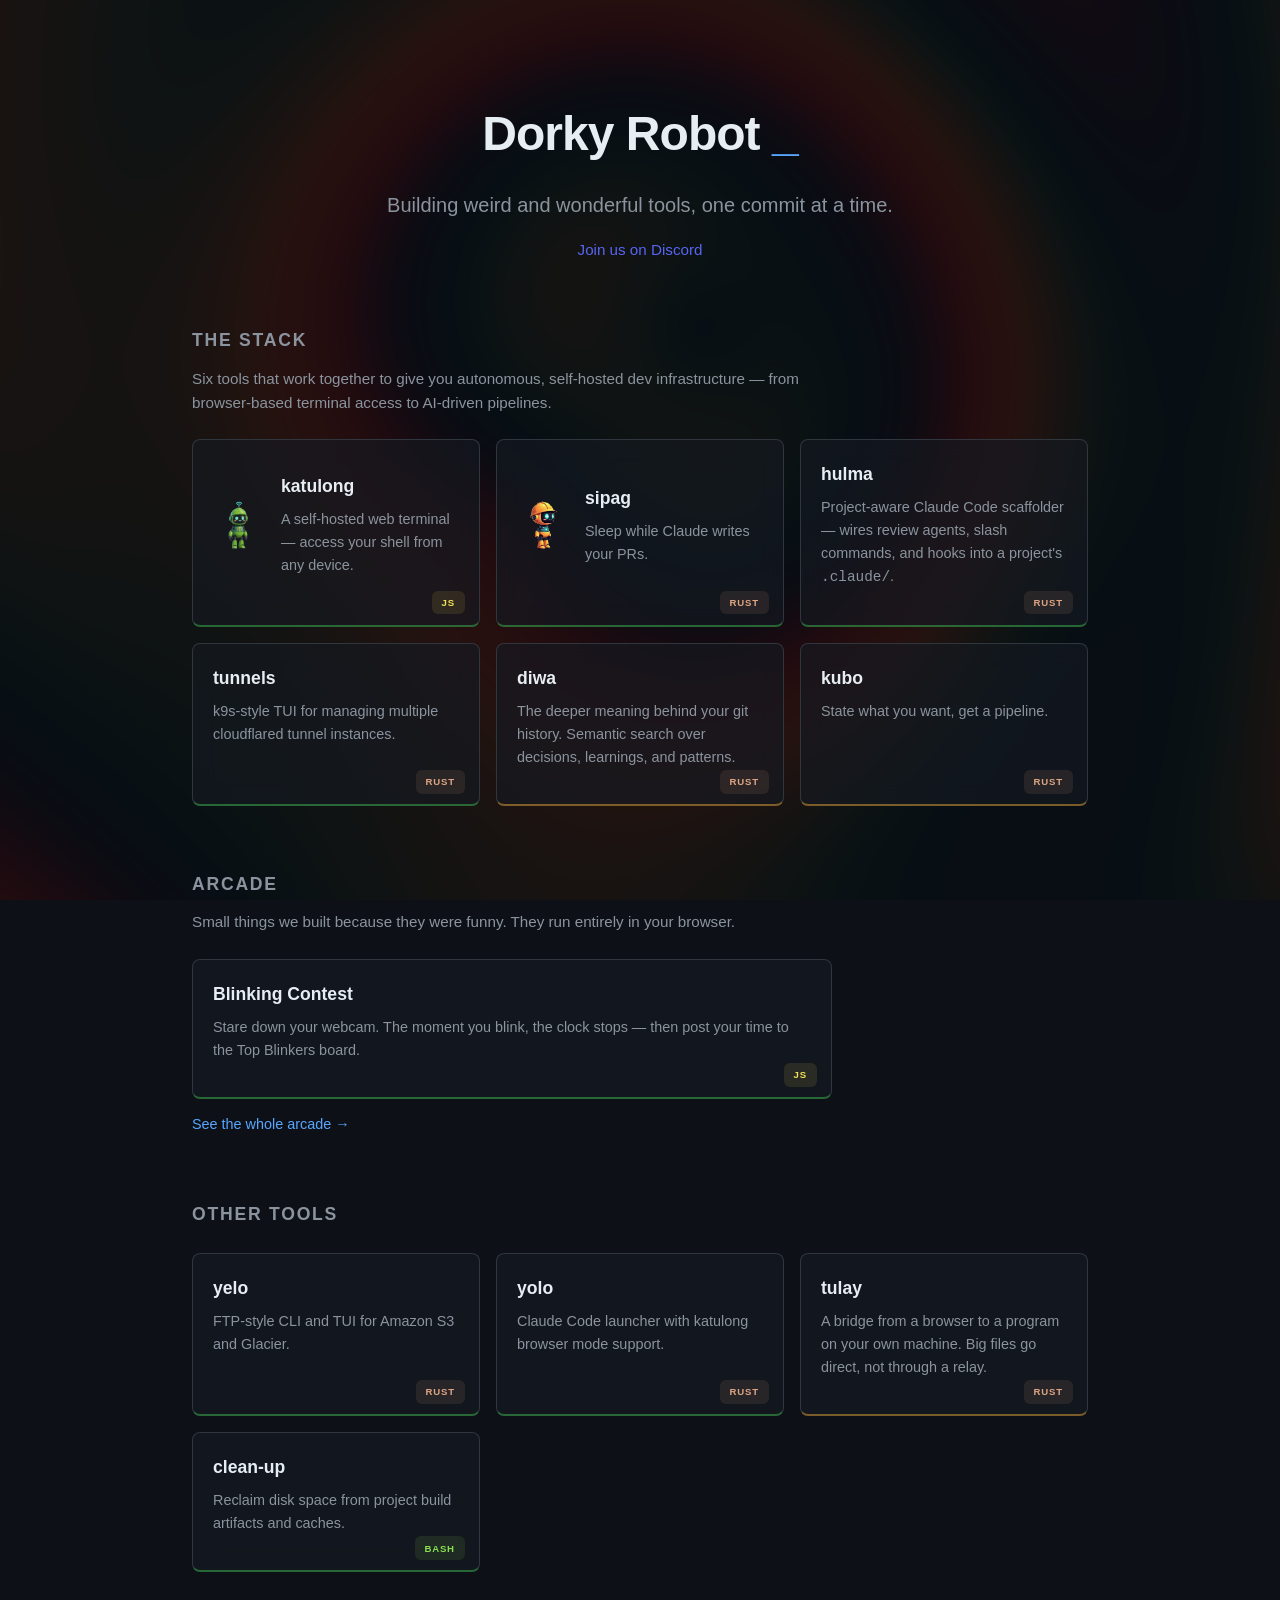
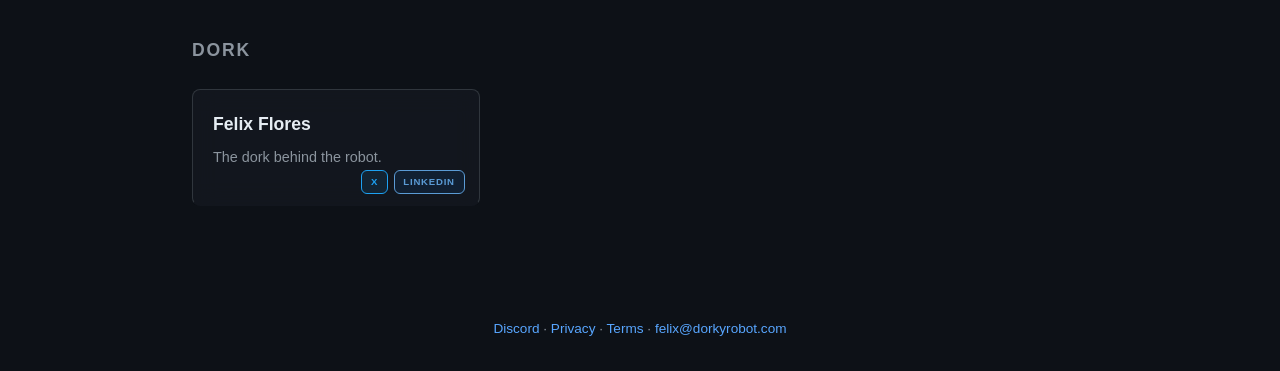
==== commit 369b8850: "List tulay on the home page as cooking, so its page can be found from the front door Co-Authored-By:" ====
--- a/index.html
+++ b/index.html
@@ -112,6 +112,14 @@
           <p>Claude Code launcher with katulong browser mode support.</p>
         </a>
 
+        <a href="/tulay/" class="card">
+          <div class="card-header">
+            <h3>tulay <span class="maturity cooking" data-tooltip="Actively being built — things change often">Cooking</span></h3>
+            <span class="lang rust">Rust</span>
+          </div>
+          <p>A bridge from a browser to a program on your own machine. Big files go direct, not through a relay.</p>
+        </a>
+
         <a href="https://dorkyrobot.com/clean-up/" class="card">
           <div class="card-header">
             <h3>clean-up <span class="maturity served" data-tooltip="Works and ready to use today">Served</span></h3>
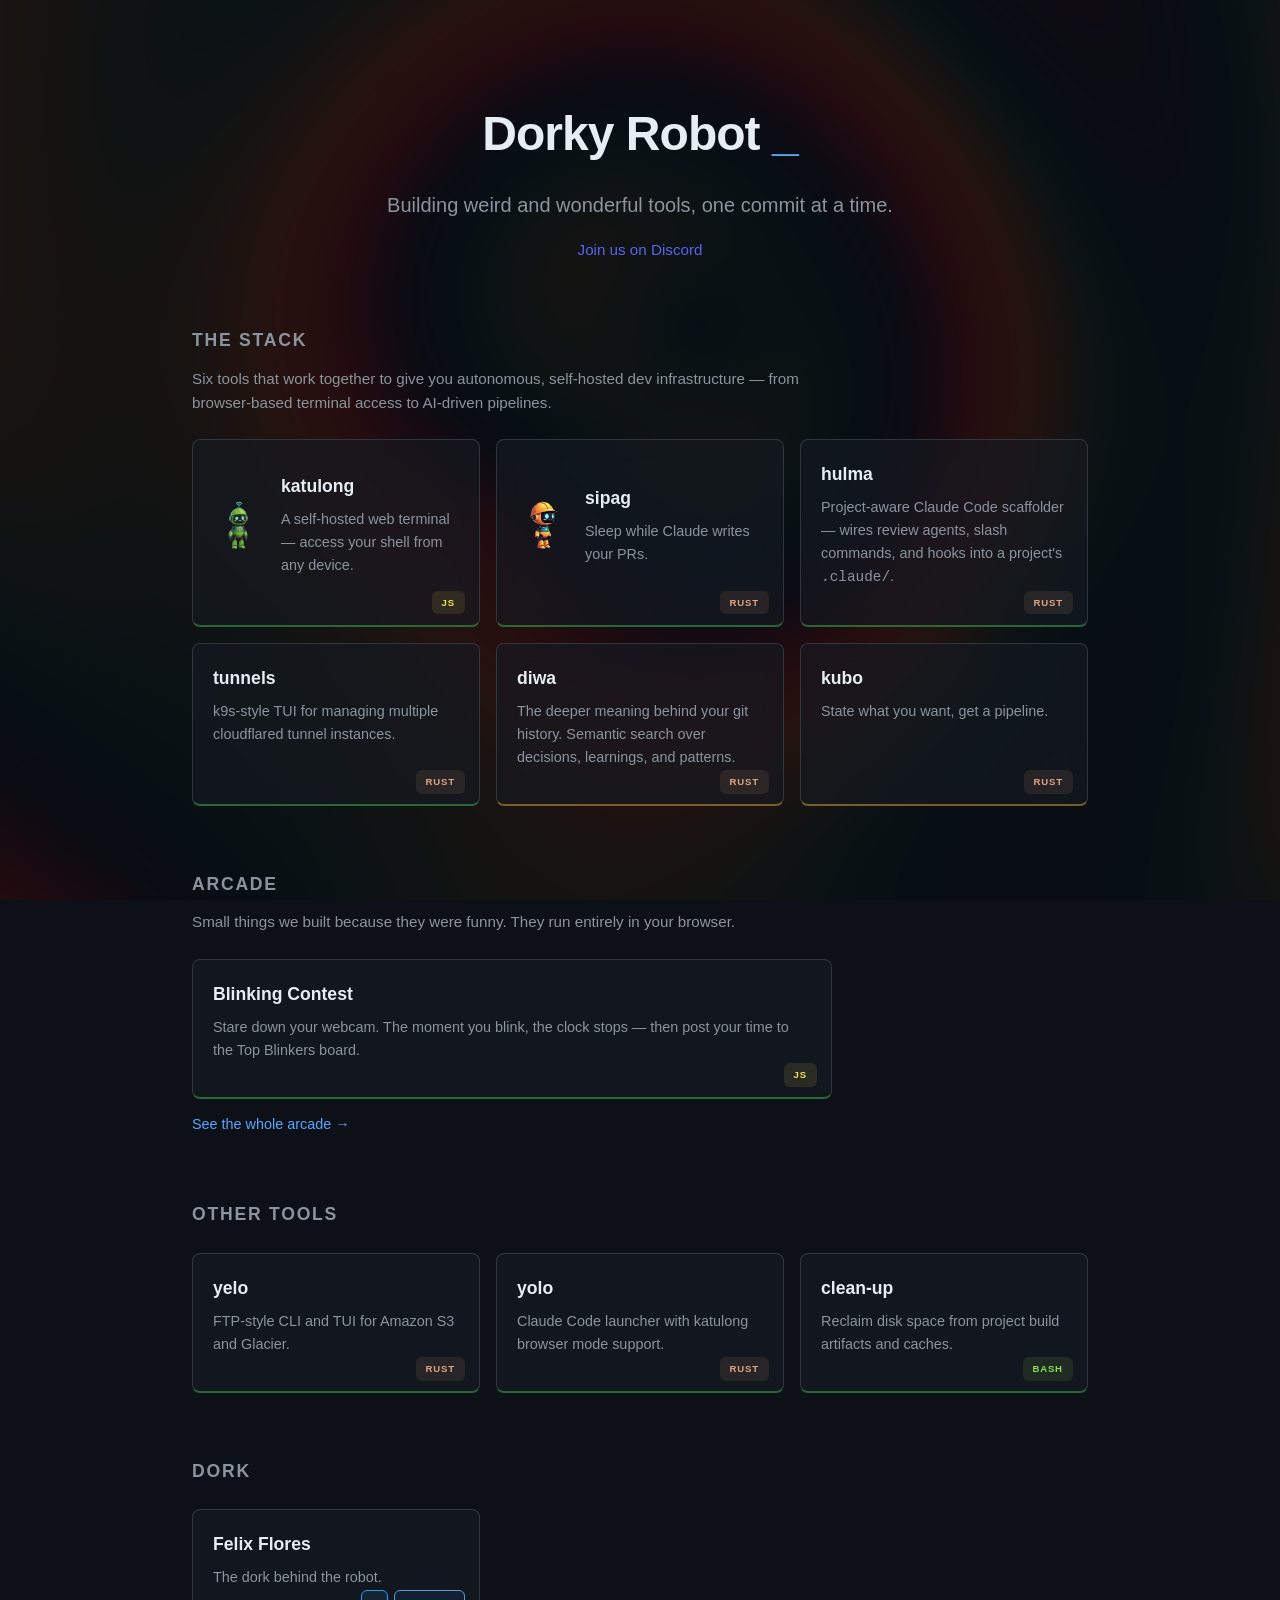
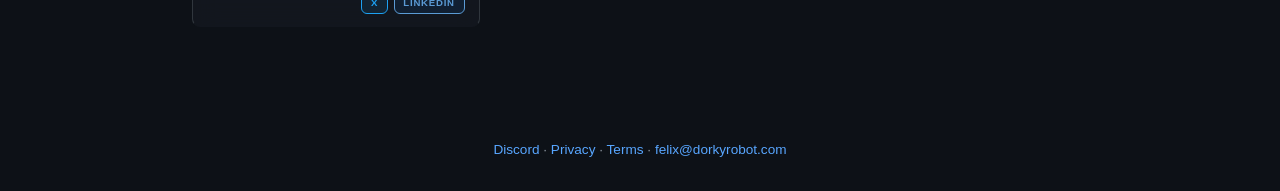
==== commit cf0af70a: "Take tulay off the site, because Felix does not want it presented as a Dorky Robot product Felix, 11" ====
--- a/index.html
+++ b/index.html
@@ -112,14 +112,6 @@
           <p>Claude Code launcher with katulong browser mode support.</p>
         </a>
 
-        <a href="/tulay/" class="card">
-          <div class="card-header">
-            <h3>tulay <span class="maturity cooking" data-tooltip="Actively being built — things change often">Cooking</span></h3>
-            <span class="lang rust">Rust</span>
-          </div>
-          <p>A bridge from a browser to a program on your own machine. Big files go direct, not through a relay.</p>
-        </a>
-
         <a href="https://dorkyrobot.com/clean-up/" class="card">
           <div class="card-header">
             <h3>clean-up <span class="maturity served" data-tooltip="Works and ready to use today">Served</span></h3>
